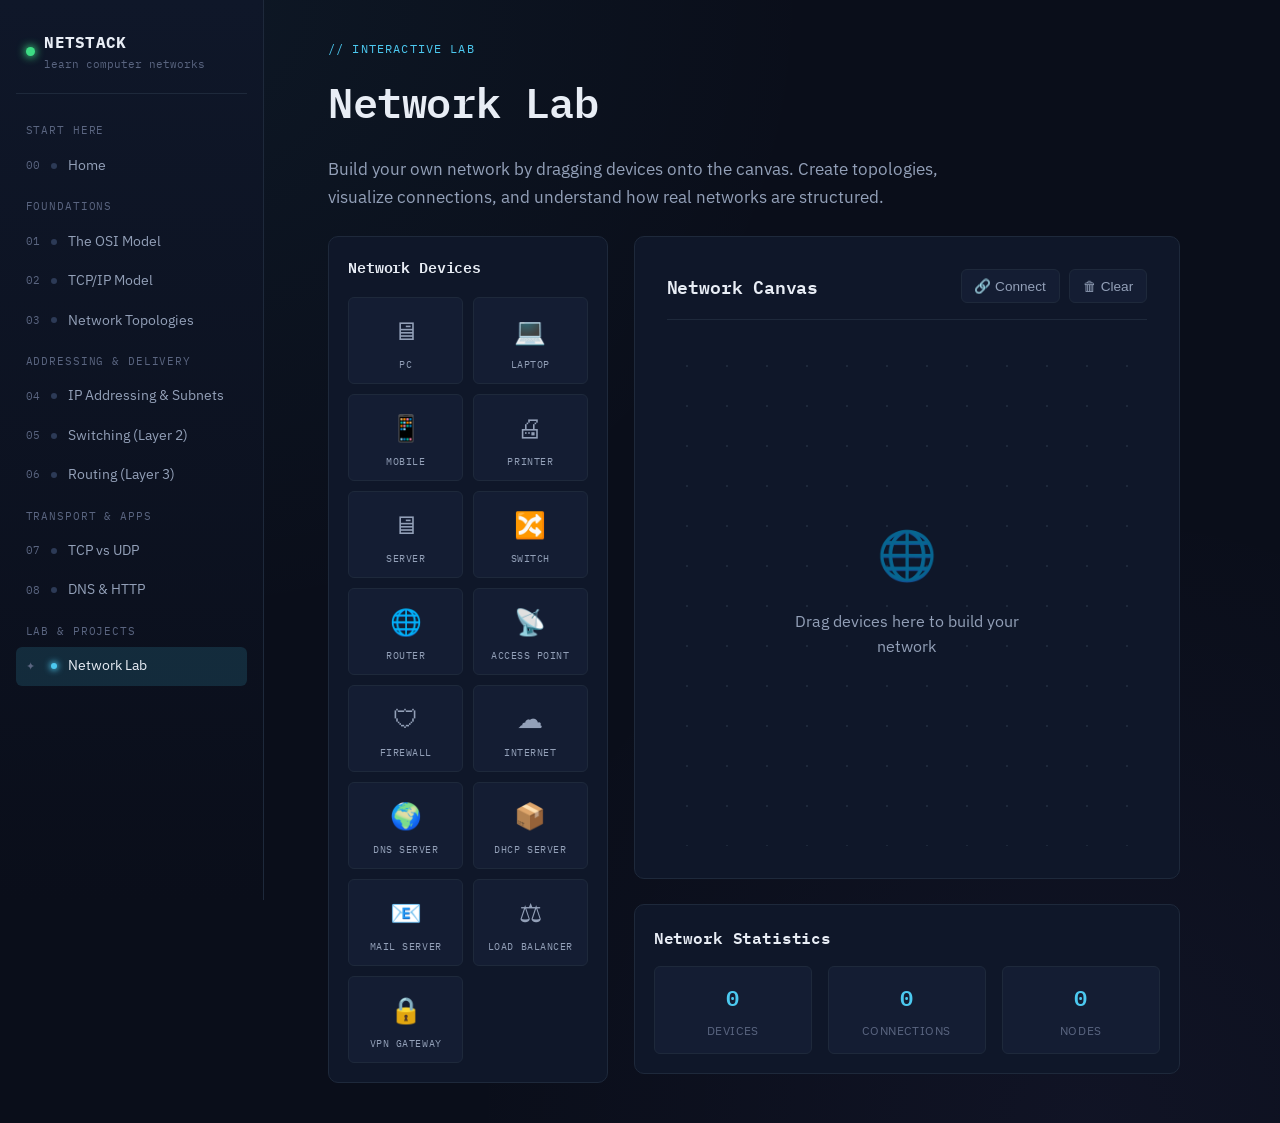
==== network-lab.html @ 5564aafc "Initial commit" ====
<!DOCTYPE html>
<html lang="en">
<head>
<meta charset="UTF-8">
<meta name="viewport" content="width=device-width, initial-scale=1.0">
<title>Network Lab — NETSTACK</title>
<link rel="preconnect" href="https://fonts.googleapis.com">
<link href="https://fonts.googleapis.com/css2?family=IBM+Plex+Mono:wght@400;500;600;700&family=IBM+Plex+Sans:wght@400;500;600&display=swap" rel="stylesheet">
<link rel="stylesheet" href="css/style.css">
<style>
  .lab-container {
    display: grid;
    grid-template-columns: 280px 1fr;
    gap: 1.6rem;
    margin-top: 1.6rem;
  }

  @media (max-width: 1024px) {
    .lab-container {
      grid-template-columns: 1fr;
    }
  }

  .device-palette {
    background: var(--bg-panel);
    border: 1px solid var(--border);
    border-radius: var(--radius);
    padding: 1.2rem;
    height: fit-content;
    position: sticky;
    top: 120px;
  }

  .device-palette h3 {
    margin-top: 0;
    margin-bottom: 1rem;
    color: var(--text-1);
    font-size: 0.95rem;
  }

  .device-grid {
    display: grid;
    grid-template-columns: repeat(2, 1fr);
    gap: 0.6rem;
  }

  .device-btn {
    display: flex;
    flex-direction: column;
    align-items: center;
    gap: 0.4rem;
    padding: 0.8rem;
    background: var(--bg-panel-2);
    border: 1px solid var(--border);
    border-radius: var(--radius-sm);
    cursor: grab;
    transition: all 0.15s;
    font-size: 0.8rem;
    color: var(--text-2);
    user-select: none;
  }

  .device-btn:hover {
    background: var(--bg-raised);
    border-color: var(--border-hi);
    color: var(--cyan);
  }

  .device-btn:active {
    cursor: grabbing;
  }

  .device-emoji {
    font-size: 1.6rem;
  }

  .device-name {
    font-family: var(--mono);
    font-size: 0.65rem;
    text-transform: uppercase;
    letter-spacing: 0.05em;
    text-align: center;
    line-height: 1.2;
  }

  .canvas-area {
    background: var(--bg-panel);
    border: 1px solid var(--border);
    border-radius: var(--radius);
    padding: 2rem;
    min-height: 600px;
    position: relative;
    overflow: auto;
  }

  .canvas-header {
    display: flex;
    justify-content: space-between;
    align-items: center;
    margin-bottom: 1.6rem;
    padding-bottom: 1rem;
    border-bottom: 1px solid var(--border);
  }

  .canvas-header h3 {
    margin: 0;
    color: var(--text-1);
  }

  .canvas-tools {
    display: flex;
    gap: 0.6rem;
  }

  .icon-btn {
    padding: 0.5rem 0.8rem;
    background: var(--bg-panel-2);
    border: 1px solid var(--border);
    border-radius: var(--radius-sm);
    color: var(--text-2);
    cursor: pointer;
    font-size: 0.85rem;
    transition: all 0.15s;
  }

  .icon-btn:hover {
    background: var(--bg-raised);
    border-color: var(--cyan);
    color: var(--cyan);
  }

  .canvas-content {
    position: relative;
    min-height: 500px;
    background: 
      radial-gradient(circle at 20px 20px, var(--border) 1px, transparent 1px);
    background-size: 40px 40px;
    background-position: 0 0;
  }

  .network-node {
    position: absolute;
    display: flex;
    flex-direction: column;
    align-items: center;
    gap: 0.4rem;
    cursor: move;
    user-select: none;
    padding: 0.6rem;
    background: var(--bg-panel-2);
    border: 2px solid var(--border);
    border-radius: var(--radius-sm);
    transition: all 0.15s;
  }

  .network-node:hover {
    border-color: var(--cyan);
    box-shadow: 0 0 12px rgba(76, 201, 240, 0.3);
  }

  .network-node.selected {
    border-color: var(--cyan);
    box-shadow: 0 0 16px var(--cyan-dim);
  }

  .network-node.dragging {
    opacity: 0.7;
    z-index: 1000;
  }

  .node-emoji {
    font-size: 1.8rem;
  }

  .node-label {
    font-family: var(--mono);
    font-size: 0.7rem;
    color: var(--text-3);
    text-align: center;
    max-width: 60px;
    word-break: break-word;
  }

  .node-delete {
    position: absolute;
    top: -8px;
    right: -8px;
    width: 20px;
    height: 20px;
    background: var(--red);
    border: 1px solid var(--bg);
    border-radius: 50%;
    color: white;
    font-size: 0.7rem;
    display: flex;
    align-items: center;
    justify-content: center;
    cursor: pointer;
    opacity: 0;
    transition: opacity 0.15s;
  }

  .network-node:hover .node-delete {
    opacity: 1;
  }

  .empty-state {
    position: absolute;
    top: 50%;
    left: 50%;
    transform: translate(-50%, -50%);
    text-align: center;
    color: var(--text-3);
  }

  .empty-state-icon {
    font-size: 3rem;
    margin-bottom: 1rem;
    opacity: 0.5;
  }

  .connection-line {
    position: absolute;
    stroke: var(--border-hi);
    stroke-width: 2;
    fill: none;
    pointer-events: none;
  }

  .connection-line.active {
    stroke: var(--cyan);
    stroke-dasharray: 4 4;
  }

  /* Cable type styles */
  .cable-ethernet {
    stroke: var(--green);
    stroke-width: 2.5;
  }

  .cable-fiber {
    stroke: var(--violet);
    stroke-width: 2;
    stroke-dasharray: 2 4;
  }

  .cable-wireless {
    stroke: var(--cyan);
    stroke-width: 2;
    stroke-dasharray: 6 2;
  }

  .cable-power {
    stroke: var(--red);
    stroke-width: 2;
  }

  /* Cable label */
  .cable-label {
    position: absolute;
    background: var(--bg-panel-2);
    border: 1px solid var(--border);
    border-radius: 4px;
    padding: 0.4rem 0.6rem;
    font-size: 0.7rem;
    color: var(--text-2);
    font-family: var(--mono);
    pointer-events: none;
    opacity: 0;
    transition: opacity 0.15s;
    z-index: 100;
  }

  .cable-label.visible {
    opacity: 1;
  }

  .cable-label .type {
    color: var(--cyan);
    font-weight: 600;
  }

  .cable-label .speed {
    color: var(--text-3);
    font-size: 0.65rem;
  }

  .cable-type-selector {
    position: fixed;
    background: var(--bg-panel);
    border: 1px solid var(--border);
    border-radius: var(--radius-sm);
    padding: 0.8rem;
    box-shadow: 0 4px 16px rgba(0, 0, 0, 0.4);
    z-index: 2000;
    display: none;
  }

  .cable-type-selector.visible {
    display: block;
  }

  .cable-type-option {
    padding: 0.5rem 0.8rem;
    cursor: pointer;
    border-radius: 4px;
    font-size: 0.8rem;
    transition: all 0.15s;
    margin-bottom: 0.3rem;
    font-family: var(--mono);
  }

  .cable-type-option:last-child {
    margin-bottom: 0;
  }

  .cable-type-option:hover {
    background: var(--bg-panel-2);
  }

  .cable-type-option.selected {
    background: var(--cyan-dim);
    color: var(--cyan);
    border: 1px solid var(--cyan);
  }

  .info-panel {
    background: var(--bg-panel);
    border: 1px solid var(--border);
    border-radius: var(--radius);
    padding: 1.2rem;
    margin-top: 1.6rem;
  }

  .info-panel h4 {
    margin-top: 0;
    color: var(--text-1);
  }

  .stats-grid {
    display: grid;
    grid-template-columns: repeat(3, 1fr);
    gap: 1rem;
    margin-top: 1rem;
  }

  @media (max-width: 600px) {
    .stats-grid {
      grid-template-columns: 1fr;
    }
  }

  .stat-item {
    background: var(--bg-panel-2);
    padding: 0.8rem;
    border-radius: var(--radius-sm);
    border: 1px solid var(--border);
    text-align: center;
  }

  .stat-item .stat-value {
    font-family: var(--mono);
    font-size: 1.4rem;
    color: var(--cyan);
    font-weight: 600;
  }

  .stat-item .stat-label {
    font-size: 0.75rem;
    color: var(--text-3);
    text-transform: uppercase;
    letter-spacing: 0.05em;
    margin-top: 0.3rem;
  }
</style>
</head>
<body>
<div class="app">
  <aside class="sidebar" id="sidebar-slot"></aside>
  <main>
    <div class="page-eyebrow">// interactive lab</div>
    <h1>Network Lab</h1>
    <p class="lede">Build your own network by dragging devices onto the canvas. Create topologies, visualize connections, and understand how real networks are structured.</p>

    <div class="lab-container">
      <!-- Device Palette -->
      <div class="device-palette">
        <h3>Network Devices</h3>
        <div class="device-grid">
          <div class="device-btn" draggable="true" data-type="pc" data-emoji="🖥">
            <div class="device-emoji">🖥</div>
            <div class="device-name">PC</div>
          </div>
          <div class="device-btn" draggable="true" data-type="laptop" data-emoji="💻">
            <div class="device-emoji">💻</div>
            <div class="device-name">Laptop</div>
          </div>
          <div class="device-btn" draggable="true" data-type="mobile" data-emoji="📱">
            <div class="device-emoji">📱</div>
            <div class="device-name">Mobile</div>
          </div>
          <div class="device-btn" draggable="true" data-type="printer" data-emoji="🖨">
            <div class="device-emoji">🖨</div>
            <div class="device-name">Printer</div>
          </div>
          <div class="device-btn" draggable="true" data-type="server" data-emoji="🖥">
            <div class="device-emoji">🖥</div>
            <div class="device-name">Server</div>
          </div>
          <div class="device-btn" draggable="true" data-type="switch" data-emoji="🔀">
            <div class="device-emoji">🔀</div>
            <div class="device-name">Switch</div>
          </div>
          <div class="device-btn" draggable="true" data-type="router" data-emoji="🌐">
            <div class="device-emoji">🌐</div>
            <div class="device-name">Router</div>
          </div>
          <div class="device-btn" draggable="true" data-type="access-point" data-emoji="📡">
            <div class="device-emoji">📡</div>
            <div class="device-name">Access Point</div>
          </div>
          <div class="device-btn" draggable="true" data-type="firewall" data-emoji="🛡">
            <div class="device-emoji">🛡</div>
            <div class="device-name">Firewall</div>
          </div>
          <div class="device-btn" draggable="true" data-type="internet" data-emoji="☁">
            <div class="device-emoji">☁</div>
            <div class="device-name">Internet</div>
          </div>
          <div class="device-btn" draggable="true" data-type="dns-server" data-emoji="🌍">
            <div class="device-emoji">🌍</div>
            <div class="device-name">DNS Server</div>
          </div>
          <div class="device-btn" draggable="true" data-type="dhcp-server" data-emoji="📦">
            <div class="device-emoji">📦</div>
            <div class="device-name">DHCP Server</div>
          </div>
          <div class="device-btn" draggable="true" data-type="mail-server" data-emoji="📧">
            <div class="device-emoji">📧</div>
            <div class="device-name">Mail Server</div>
          </div>
          <div class="device-btn" draggable="true" data-type="load-balancer" data-emoji="⚖">
            <div class="device-emoji">⚖</div>
            <div class="device-name">Load Balancer</div>
          </div>
          <div class="device-btn" draggable="true" data-type="vpn-gateway" data-emoji="🔒">
            <div class="device-emoji">🔒</div>
            <div class="device-name">VPN Gateway</div>
          </div>
        </div>
      </div>

      <!-- Canvas Area -->
      <div>
        <div class="canvas-area">
          <div class="canvas-header">
            <h3>Network Canvas</h3>
            <div class="canvas-tools">
              <button class="icon-btn" id="connectMode" title="Connect two devices">🔗 Connect</button>
              <button class="icon-btn" id="clearCanvas" title="Clear all">🗑 Clear</button>
            </div>
          </div>
          <svg class="connection-line" id="connectionsSvg" style="position: absolute; top: 0; left: 0; width: 100%; height: 100%;"></svg>
          <div id="cableTypeSelector" class="cable-type-selector"></div>
          <div class="canvas-content" id="canvasContent">
            <div class="empty-state">
              <div class="empty-state-icon">🌐</div>
              <p>Drag devices here to build your network</p>
            </div>
          </div>
        </div>

        <!-- Info Panel -->
        <div class="info-panel">
          <h4>Network Statistics</h4>
          <div class="stats-grid">
            <div class="stat-item">
              <div class="stat-value" id="deviceCount">0</div>
              <div class="stat-label">Devices</div>
            </div>
            <div class="stat-item">
              <div class="stat-value" id="connectionCount">0</div>
              <div class="stat-label">Connections</div>
            </div>
            <div class="stat-item">
              <div class="stat-value" id="nodeCount">0</div>
              <div class="stat-label">Nodes</div>
            </div>
          </div>
        </div>
      </div>
    </div>
  </main>
</div>

<script src="js/nav.js"></script>
<script>
// Cable types with properties
const cableTypes = {
  ethernet: {
    name: 'Ethernet',
    speed: '1 Gbps',
    latency: '0.1 ms',
    class: 'cable-ethernet',
    icon: '🔌',
    maxLength: 100
  },
  fiber: {
    name: 'Fiber Optic',
    speed: '100 Gbps',
    latency: '0.002 ms',
    class: 'cable-fiber',
    icon: '💡',
    maxLength: 10000
  },
  wireless: {
    name: 'Wireless (WiFi)',
    speed: '300 Mbps',
    latency: '1-5 ms',
    class: 'cable-wireless',
    icon: '📶',
    maxLength: 300
  },
  power: {
    name: 'Power Cable',
    speed: 'N/A',
    latency: 'N/A',
    class: 'cable-power',
    icon: '⚡',
    maxLength: 30
  }
};

// Device connection capabilities
const deviceCapabilities = {
  'pc': { wired: ['ethernet'], wireless: ['wireless'], power: true },
  'laptop': { wired: ['ethernet'], wireless: ['wireless'], power: true },
  'mobile': { wireless: ['wireless'], power: true },
  'printer': { wired: ['ethernet'], wireless: ['wireless'], power: true },
  'server': { wired: ['ethernet', 'fiber'], power: true },
  'switch': { wired: ['ethernet', 'fiber'], power: true },
  'router': { wired: ['ethernet', 'fiber'], wireless: ['wireless'], power: true },
  'access-point': { wired: ['ethernet'], wireless: ['wireless'], power: true },
  'firewall': { wired: ['ethernet', 'fiber'], power: true },
  'internet': { wired: ['fiber'], wireless: ['wireless'] },
  'dns-server': { wired: ['ethernet', 'fiber'], power: true },
  'dhcp-server': { wired: ['ethernet', 'fiber'], power: true },
  'mail-server': { wired: ['ethernet', 'fiber'], power: true },
  'load-balancer': { wired: ['ethernet', 'fiber'], power: true },
  'vpn-gateway': { wired: ['ethernet', 'fiber'], power: true }
};

let draggedDevice = null;
let nodes = [];
let connections = [];
let nodeIdCounter = 0;
let connectMode = false;
let selectedNode = null;
let pendingConnection = null;

const canvasContent = document.getElementById('canvasContent');
const connectionsSvg = document.getElementById('connectionsSvg');
const connectModeBtn = document.getElementById('connectMode');
const clearCanvasBtn = document.getElementById('clearCanvas');
const deviceBtns = document.querySelectorAll('.device-btn');
const cableTypeSelector = document.getElementById('cableTypeSelector');

const deviceLabels = {
  'pc': 'PC',
  'laptop': 'Laptop',
  'mobile': 'Mobile',
  'printer': 'Printer',
  'server': 'Server',
  'switch': 'Switch',
  'router': 'Router',
  'access-point': 'AP',
  'firewall': 'Firewall',
  'internet': 'Internet',
  'dns-server': 'DNS',
  'dhcp-server': 'DHCP',
  'mail-server': 'Mail',
  'load-balancer': 'LB',
  'vpn-gateway': 'VPN'
};

// Check if two devices can connect with cable type
function canConnect(fromType, toType, cableType) {
  const fromCap = deviceCapabilities[fromType];
  const toCap = deviceCapabilities[toType];
  if (!fromCap || !toCap) return false;

  if (cableType === 'power') {
    return (fromCap.power || false) && (toCap.power || false);
  } else if (cableType === 'wireless') {
    const fromWireless = fromCap.wireless || [];
    const toWireless = toCap.wireless || [];
    return fromWireless.includes('wireless') && toWireless.includes('wireless');
  } else {
    const fromWired = fromCap.wired || [];
    const toWired = toCap.wired || [];
    return fromWired.includes(cableType) && toWired.includes(cableType);
  }
}

// Get available cable types for two devices
function getAvailableCables(fromType, toType) {
  return Object.keys(cableTypes).filter(type => canConnect(fromType, toType, type));
}

// Drag from palette
deviceBtns.forEach(btn => {
  btn.addEventListener('dragstart', (e) => {
    draggedDevice = {
      type: btn.dataset.type,
      emoji: btn.dataset.emoji
    };
    e.dataTransfer.effectAllowed = 'copy';
  });

  btn.addEventListener('dragend', () => {
    draggedDevice = null;
  });
});

canvasContent.addEventListener('dragover', (e) => {
  e.preventDefault();
  e.dataTransfer.dropEffect = 'copy';
});

canvasContent.addEventListener('drop', (e) => {
  e.preventDefault();
  if (!draggedDevice) return;

  const rect = canvasContent.getBoundingClientRect();
  const x = e.clientX - rect.left;
  const y = e.clientY - rect.top;

  addNode(draggedDevice.type, draggedDevice.emoji, x, y);
});

function addNode(type, emoji, x, y) {
  const id = nodeIdCounter++;
  const node = {
    id,
    type,
    emoji,
    x,
    y,
    connections: []
  };
  nodes.push(node);

  const nodeEl = document.createElement('div');
  nodeEl.className = 'network-node';
  nodeEl.dataset.id = id;
  nodeEl.style.left = x + 'px';
  nodeEl.style.top = y + 'px';
  nodeEl.innerHTML = `
    <div class="node-emoji">${emoji}</div>
    <div class="node-label">${deviceLabels[type]}</div>
    <div class="node-delete">✕</div>
  `;

  nodeEl.addEventListener('mousedown', (e) => {
    if (e.target.classList.contains('node-delete')) {
      deleteNode(id);
      return;
    }
    if (connectMode) {
      handleConnectionMode(id);
      return;
    }
    dragNode(nodeEl, node, e);
  });

  nodeEl.addEventListener('click', (e) => {
    if (!e.target.classList.contains('node-delete')) {
      selectNode(nodeEl, id);
    }
  });

  canvasContent.appendChild(nodeEl);
  updateStats();
  removeEmptyState();
}

function dragNode(el, node, e) {
  let isMoving = false;
  const startX = e.clientX;
  const startY = e.clientY;
  const startLeft = node.x;
  const startTop = node.y;

  function onMouseMove(e) {
    isMoving = true;
    const dx = e.clientX - startX;
    const dy = e.clientY - startY;
    node.x = startLeft + dx;
    node.y = startTop + dy;
    el.style.left = node.x + 'px';
    el.style.top = node.y + 'px';
    redrawConnections();
  }

  function onMouseUp() {
    document.removeEventListener('mousemove', onMouseMove);
    document.removeEventListener('mouseup', onMouseUp);
    if (isMoving) el.classList.remove('dragging');
  }

  el.classList.add('dragging');
  document.addEventListener('mousemove', onMouseMove);
  document.addEventListener('mouseup', onMouseUp);
}

function selectNode(el, id) {
  document.querySelectorAll('.network-node').forEach(n => n.classList.remove('selected'));
  if (selectedNode !== id) {
    el.classList.add('selected');
    selectedNode = id;
  } else {
    selectedNode = null;
  }
}

function handleConnectionMode(id) {
  if (!selectedNode) {
    selectedNode = id;
    document.querySelectorAll('.network-node').forEach(n => n.classList.remove('selected'));
    document.querySelector(`[data-id="${id}"]`).classList.add('selected');
  } else if (selectedNode !== id) {
    const fromNode = nodes.find(n => n.id === selectedNode);
    const toNode = nodes.find(n => n.id === id);
    
    const exists = connections.some(c => 
      (c.from === selectedNode && c.to === id) || 
      (c.from === id && c.to === selectedNode)
    );
    
    if (exists) {
      alert('Connection already exists!');
      selectedNode = null;
      document.querySelectorAll('.network-node').forEach(n => n.classList.remove('selected'));
      return;
    }

    const availableCables = getAvailableCables(fromNode.type, toNode.type);
    
    if (availableCables.length === 0) {
      alert(`Cannot connect ${deviceLabels[fromNode.type]} to ${deviceLabels[toNode.type]} - incompatible devices!`);
      selectedNode = null;
      document.querySelectorAll('.network-node').forEach(n => n.classList.remove('selected'));
      return;
    }

    if (availableCables.length === 1) {
      addConnection(selectedNode, id, availableCables[0]);
      selectedNode = null;
      document.querySelectorAll('.network-node').forEach(n => n.classList.remove('selected'));
    } else {
      showCableTypeSelector(selectedNode, id, availableCables, e);
    }
  }
}

function showCableTypeSelector(fromId, toId, availableCables, event) {
  cableTypeSelector.innerHTML = '';
  availableCables.forEach(type => {
    const option = document.createElement('div');
    option.className = 'cable-type-option';
    const cable = cableTypes[type];
    option.innerHTML = `<span class="type">${cable.icon} ${cable.name}</span><br><span class="speed">${cable.speed}</span>`;
    option.addEventListener('click', () => {
      addConnection(fromId, toId, type);
      cableTypeSelector.classList.remove('visible');
      selectedNode = null;
      document.querySelectorAll('.network-node').forEach(n => n.classList.remove('selected'));
    });
    cableTypeSelector.appendChild(option);
  });

  cableTypeSelector.classList.add('visible');
  cableTypeSelector.style.left = (event.clientX || 300) + 'px';
  cableTypeSelector.style.top = (event.clientY || 300) + 'px';
}

function addConnection(fromId, toId, cableType) {
  connections.push({ from: fromId, to: toId, type: cableType });
  redrawConnections();
  updateStats();
}

function deleteNode(id) {
  nodes = nodes.filter(n => n.id !== id);
  connections = connections.filter(c => c.from !== id && c.to !== id);
  document.querySelector(`[data-id="${id}"]`).remove();
  updateStats();
  redrawConnections();
  if (selectedNode === id) selectedNode = null;
  if (nodes.length === 0) showEmptyState();
}

function redrawConnections() {
  connectionsSvg.innerHTML = '';
  
  connections.forEach(conn => {
    const fromNode = nodes.find(n => n.id === conn.from);
    const toNode = nodes.find(n => n.id === conn.to);
    
    if (fromNode && toNode) {
      const cable = cableTypes[conn.type];
      const line = document.createElementNS('http://www.w3.org/2000/svg', 'line');
      line.setAttribute('x1', fromNode.x + 45);
      line.setAttribute('y1', fromNode.y + 45);
      line.setAttribute('x2', toNode.x + 45);
      line.setAttribute('y2', toNode.y + 45);
      line.setAttribute('class', cable.class);
      line.style.cursor = 'pointer';
      
      line.addEventListener('mouseenter', (e) => showCableLabel(conn, e));
      line.addEventListener('mouseleave', () => hideCableLabel());
      
      connectionsSvg.appendChild(line);
    }
  });
}

function showCableLabel(conn, e) {
  const cable = cableTypes[conn.type];
  const label = document.createElement('div');
  label.className = 'cable-label visible';
  label.innerHTML = `<div class="type">${cable.icon} ${cable.name}</div><div class="speed">↓ ${cable.speed} | ↕ ${cable.latency}</div>`;
  document.body.appendChild(label);
  
  label.style.left = e.clientX + 10 + 'px';
  label.style.top = e.clientY + 10 + 'px';
  label.dataset.tooltip = 'true';
}

function hideCableLabel() {
  const labels = document.querySelectorAll('[data-tooltip="true"]');
  labels.forEach(l => l.remove());
}

function updateStats() {
  document.getElementById('deviceCount').textContent = nodes.length;
  document.getElementById('connectionCount').textContent = connections.length;
  document.getElementById('nodeCount').textContent = nodeIdCounter;
}

function showEmptyState() {
  if (nodes.length === 0) {
    const emptyState = document.createElement('div');
    emptyState.className = 'empty-state';
    emptyState.innerHTML = '<div class="empty-state-icon">🌐</div><p>Drag devices here to build your network</p>';
    canvasContent.appendChild(emptyState);
  }
}

function removeEmptyState() {
  const emptyState = canvasContent.querySelector('.empty-state');
  if (emptyState) emptyState.remove();
}

connectModeBtn.addEventListener('click', () => {
  connectMode = !connectMode;
  connectModeBtn.style.background = connectMode ? 'var(--cyan-dim)' : 'var(--bg-panel-2)';
  connectModeBtn.style.borderColor = connectMode ? 'var(--cyan)' : 'var(--border)';
  connectModeBtn.style.color = connectMode ? 'var(--cyan)' : 'var(--text-2)';
  selectedNode = null;
  cableTypeSelector.classList.remove('visible');
  document.querySelectorAll('.network-node').forEach(n => n.classList.remove('selected'));
});

clearCanvasBtn.addEventListener('click', () => {
  if (confirm('Clear all devices and connections?')) {
    nodes = [];
    connections = [];
    nodeIdCounter = 0;
    selectedNode = null;
    connectionsSvg.innerHTML = '';
    canvasContent.querySelectorAll('.network-node').forEach(n => n.remove());
    updateStats();
    showEmptyState();
  }
});

// Close cable selector on canvas click
canvasContent.addEventListener('click', () => {
  cableTypeSelector.classList.remove('visible');
});
</script>
</body>
</html>
---- css/style.css ----
/* ============================================================
   NETSTACK — a beginner's guide to computer networks
   Design tokens
   ============================================================ */
:root {
  /* backgrounds */
  --bg:        #0a0e1a;
  --bg-panel:  #0f1729;
  --bg-panel-2:#141d33;
  --bg-raised: #182238;
  --border:    #1e293b;
  --border-hi: #2c3a56;

  /* text */
  --text-1: #e8edf5;
  --text-2: #93a0b8;
  --text-3: #5a6580;

  /* signal / status colors — modeled on real router/switch LEDs */
  --cyan:   #4cc9f0;   /* data in flight */
  --cyan-dim: rgba(76,201,240,0.14);
  --green:  #3ddc84;   /* link up / success / ack */
  --green-dim: rgba(61,220,132,0.14);
  --amber:  #f5a623;   /* warning / collision / retransmit */
  --amber-dim: rgba(245,166,35,0.14);
  --red:    #ef4444;   /* link down / dropped */
  --red-dim: rgba(239,68,68,0.14);
  --violet: #8b7cf6;   /* headers / secondary emphasis */
  --violet-dim: rgba(139,124,246,0.14);

  --mono: 'IBM Plex Mono', ui-monospace, SFMono-Regular, Menlo, monospace;
  --sans: 'IBM Plex Sans', -apple-system, BlinkMacSystemFont, 'Segoe UI', sans-serif;

  --radius: 10px;
  --radius-sm: 6px;
  --sidebar-w: 264px;
}

* { box-sizing: border-box; }
html { scroll-behavior: smooth; }

body {
  margin: 0;
  background: var(--bg);
  background-image:
    radial-gradient(circle at 15% 0%, rgba(76,201,240,0.05), transparent 40%),
    radial-gradient(circle at 85% 100%, rgba(139,124,246,0.05), transparent 40%);
  color: var(--text-1);
  font-family: var(--sans);
  line-height: 1.6;
  min-height: 100vh;
}

a { color: var(--cyan); text-decoration: none; }
a:hover { text-decoration: underline; }

code, .mono { font-family: var(--mono); }

h1, h2, h3, h4 {
  font-family: var(--mono);
  font-weight: 600;
  letter-spacing: -0.01em;
  color: var(--text-1);
  margin: 0 0 0.5em;
}
h1 { font-size: clamp(1.8rem, 4vw, 2.6rem); }
h2 { font-size: 1.5rem; }
h3 { font-size: 1.1rem; }

p { color: var(--text-2); margin: 0 0 1em; }

::selection { background: var(--cyan-dim); color: var(--text-1); }

:focus-visible {
  outline: 2px solid var(--cyan);
  outline-offset: 2px;
}

@media (prefers-reduced-motion: reduce) {
  * { animation-duration: 0.001ms !important; animation-iteration-count: 1 !important; transition-duration: 0.001ms !important; }
}

/* ============================================================
   LAYOUT
   ============================================================ */
.app {
  display: grid;
  grid-template-columns: var(--sidebar-w) 1fr;
  min-height: 100vh;
}

.sidebar {
  border-right: 1px solid var(--border);
  padding: 1.5rem 1rem;
  position: sticky;
  top: 0;
  height: 100vh;
  overflow-y: auto;
  background: linear-gradient(180deg, var(--bg-panel), var(--bg));
}

.brand {
  display: flex;
  align-items: center;
  gap: 0.6rem;
  padding: 0.4rem 0.6rem 1.2rem;
  border-bottom: 1px solid var(--border);
  margin-bottom: 1rem;
}
.brand-led {
  width: 9px; height: 9px; border-radius: 50%;
  background: var(--green);
  box-shadow: 0 0 8px 1px var(--green);
  animation: blink 2.4s ease-in-out infinite;
  flex-shrink: 0;
}
@keyframes blink { 0%,100% { opacity: 1; } 50% { opacity: 0.35; } }
.brand-name { font-family: var(--mono); font-weight: 700; font-size: 1rem; letter-spacing: 0.02em; }
.brand-sub { font-family: var(--mono); font-size: 0.68rem; color: var(--text-3); display: block; }

.nav-group-label {
  font-family: var(--mono);
  font-size: 0.68rem;
  text-transform: uppercase;
  letter-spacing: 0.08em;
  color: var(--text-3);
  padding: 0.8rem 0.6rem 0.4rem;
}

.nav-port {
  display: flex;
  align-items: center;
  gap: 0.65rem;
  padding: 0.55rem 0.6rem;
  border-radius: var(--radius-sm);
  color: var(--text-2);
  font-size: 0.85rem;
  transition: background 0.15s, color 0.15s;
}
.nav-port:hover { background: var(--bg-panel-2); color: var(--text-1); text-decoration: none; }
.nav-port.active { background: var(--cyan-dim); color: var(--text-1); }
.nav-port .port-num {
  font-family: var(--mono);
  font-size: 0.68rem;
  color: var(--text-3);
  width: 1.4em;
}
.nav-port .port-led {
  width: 6px; height: 6px; border-radius: 50%;
  background: var(--border-hi);
  flex-shrink: 0;
}
.nav-port.active .port-led { background: var(--cyan); box-shadow: 0 0 6px 1px var(--cyan); }

main {
  padding: 2.5rem clamp(1.2rem, 5vw, 4rem);
  max-width: 980px;
}

.page-eyebrow {
  font-family: var(--mono);
  font-size: 0.72rem;
  color: var(--cyan);
  text-transform: uppercase;
  letter-spacing: 0.1em;
  margin-bottom: 0.6rem;
}

.lede { font-size: 1.08rem; color: var(--text-2); max-width: 62ch; }

/* ============================================================
   COMPONENTS
   ============================================================ */
.panel {
  background: var(--bg-panel);
  border: 1px solid var(--border);
  border-radius: var(--radius);
  padding: 1.4rem 1.6rem;
  margin: 1.6rem 0;
}

.card-grid {
  display: grid;
  grid-template-columns: repeat(auto-fit, minmax(260px, 1fr));
  gap: 1rem;
  margin: 1.8rem 0;
}

.topic-card {
  display: block;
  background: var(--bg-panel);
  border: 1px solid var(--border);
  border-radius: var(--radius);
  padding: 1.2rem 1.3rem;
  transition: border-color 0.15s, transform 0.15s;
}
.topic-card:hover {
  border-color: var(--border-hi);
  transform: translateY(-2px);
  text-decoration: none;
}
.topic-card .num {
  font-family: var(--mono);
  color: var(--text-3);
  font-size: 0.75rem;
}
.topic-card h3 { margin: 0.35rem 0 0.3rem; color: var(--text-1); }
.topic-card p { font-size: 0.88rem; margin: 0; }

.btn {
  font-family: var(--mono);
  font-size: 0.82rem;
  background: var(--cyan-dim);
  color: var(--cyan);
  border: 1px solid rgba(76,201,240,0.35);
  border-radius: var(--radius-sm);
  padding: 0.55rem 1rem;
  cursor: pointer;
  transition: background 0.15s, transform 0.1s;
}
.btn:hover { background: rgba(76,201,240,0.24); }
.btn:active { transform: scale(0.97); }
.btn.secondary { background: var(--bg-panel-2); color: var(--text-2); border-color: var(--border-hi); }
.btn.secondary:hover { color: var(--text-1); }
.btn:disabled { opacity: 0.4; cursor: not-allowed; }

.btn-row { display: flex; gap: 0.6rem; flex-wrap: wrap; margin: 1rem 0; }

input[type="text"], input[type="number"], select {
  font-family: var(--mono);
  background: var(--bg);
  border: 1px solid var(--border-hi);
  color: var(--text-1);
  border-radius: var(--radius-sm);
  padding: 0.5rem 0.7rem;
  font-size: 0.9rem;
}
input[type="range"] { accent-color: var(--cyan); }

.tag {
  display: inline-block;
  font-family: var(--mono);
  font-size: 0.7rem;
  padding: 0.15rem 0.5rem;
  border-radius: 4px;
  margin-right: 0.3rem;
}
.tag.cyan { background: var(--cyan-dim); color: var(--cyan); }
.tag.green { background: var(--green-dim); color: var(--green); }
.tag.amber { background: var(--amber-dim); color: var(--amber); }
.tag.red { background: var(--red-dim); color: var(--red); }
.tag.violet { background: var(--violet-dim); color: var(--violet); }

table { border-collapse: collapse; width: 100%; font-size: 0.88rem; }
th, td { text-align: left; padding: 0.5rem 0.7rem; border-bottom: 1px solid var(--border); }
th { font-family: var(--mono); color: var(--text-3); font-weight: 500; font-size: 0.75rem; text-transform: uppercase; letter-spacing: 0.04em; }
td { color: var(--text-2); font-family: var(--mono); }

.callout {
  border-left: 3px solid var(--violet);
  background: var(--violet-dim);
  border-radius: 0 var(--radius-sm) var(--radius-sm) 0;
  padding: 0.8rem 1rem;
  font-size: 0.9rem;
  color: var(--text-1);
  margin: 1.2rem 0;
}

.packet {
  width: 12px; height: 12px; border-radius: 50%;
  background: var(--cyan);
  box-shadow: 0 0 10px 2px var(--cyan);
}

.footer-nav {
  display: flex;
  justify-content: space-between;
  border-top: 1px solid var(--border);
  margin-top: 3rem;
  padding-top: 1.5rem;
}
.footer-nav a { font-family: var(--mono); font-size: 0.85rem; color: var(--text-2); }
.footer-nav a:hover { color: var(--cyan); }

.hidden { display: none !important; }

@media (max-width: 800px) {
  .app { grid-template-columns: 1fr; }
  .sidebar { position: relative; height: auto; }
}
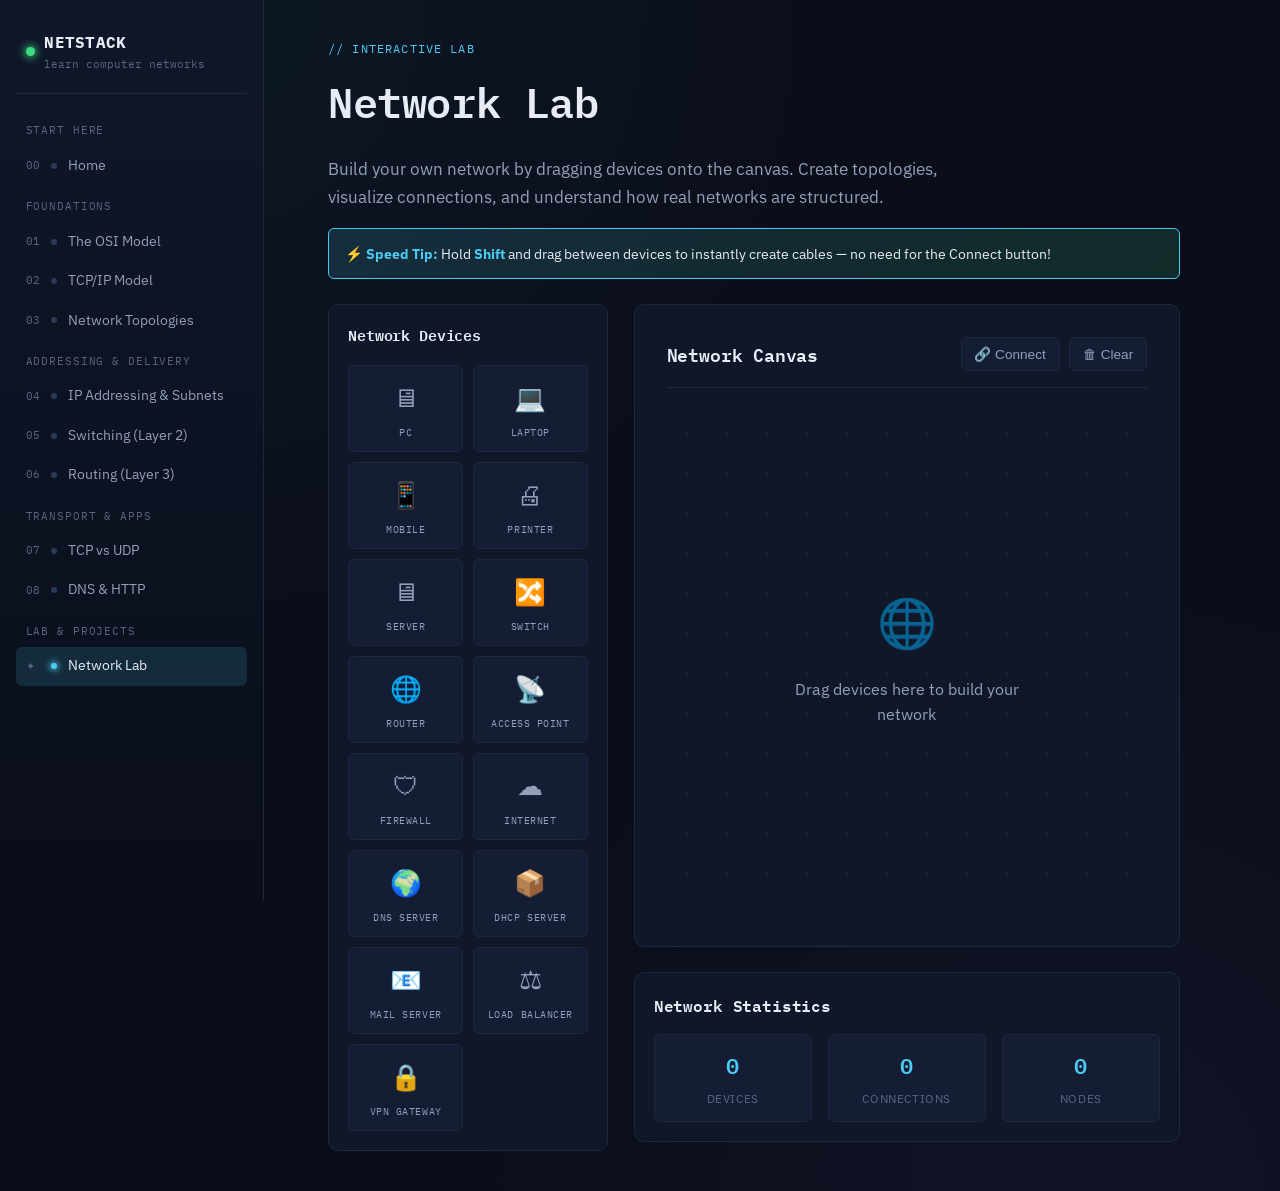
==== commit 4f7ce2a7: "Add Shift+drag quick connection feature - 3x faster cable creation" ====
--- a/network-lab.html
+++ b/network-lab.html
@@ -138,6 +138,16 @@
     background-position: 0 0;
   }
 
+  #connectionsSvg {
+    position: absolute !important;
+    top: 0 !important;
+    left: 0 !important;
+    width: 100% !important;
+    height: 100% !important;
+    z-index: 10 !important;
+    pointer-events: none !important;
+  }
+
   .network-node {
     position: absolute;
     display: flex;
@@ -153,6 +163,24 @@
     transition: all 0.15s;
   }
 
+  .network-node::after {
+    content: '';
+    position: absolute;
+    width: 8px;
+    height: 8px;
+    background: var(--cyan);
+    border-radius: 50%;
+    top: -4px;
+    right: -4px;
+    opacity: 0;
+    transition: opacity 0.15s;
+    box-shadow: 0 0 6px var(--cyan);
+  }
+
+  .network-node:hover::after {
+    opacity: 0.6;
+  }
+
   .network-node:hover {
     border-color: var(--cyan);
     box-shadow: 0 0 12px rgba(76, 201, 240, 0.3);
@@ -166,6 +194,17 @@
   .network-node.dragging {
     opacity: 0.7;
     z-index: 1000;
+  }
+
+  .network-node.connecting {
+    border-color: var(--amber);
+  }
+
+  .temp-connection-line {
+    stroke: var(--amber);
+    stroke-width: 2;
+    stroke-dasharray: 4 4;
+    opacity: 0.7;
   }
 
   .node-emoji {
@@ -236,23 +275,31 @@
   .cable-ethernet {
     stroke: var(--green);
     stroke-width: 2.5;
+    pointer-events: auto;
+    cursor: pointer;
   }
 
   .cable-fiber {
     stroke: var(--violet);
     stroke-width: 2;
     stroke-dasharray: 2 4;
+    pointer-events: auto;
+    cursor: pointer;
   }
 
   .cable-wireless {
     stroke: var(--cyan);
     stroke-width: 2;
     stroke-dasharray: 6 2;
+    pointer-events: auto;
+    cursor: pointer;
   }
 
   .cable-power {
     stroke: var(--red);
     stroke-width: 2;
+    pointer-events: auto;
+    cursor: pointer;
   }
 
   /* Cable label */
@@ -372,6 +419,20 @@
     letter-spacing: 0.05em;
     margin-top: 0.3rem;
   }
+
+  .quick-tip {
+    background: linear-gradient(135deg, var(--cyan-dim), var(--green-dim));
+    border: 1px solid var(--cyan);
+    border-radius: var(--radius-sm);
+    padding: 0.8rem 1rem;
+    margin-bottom: 1.6rem;
+    font-size: 0.9rem;
+    color: var(--text-1);
+  }
+
+  .quick-tip strong {
+    color: var(--cyan);
+  }
 </style>
 </head>
 <body>
@@ -382,6 +443,10 @@
     <h1>Network Lab</h1>
     <p class="lede">Build your own network by dragging devices onto the canvas. Create topologies, visualize connections, and understand how real networks are structured.</p>
 
+    <div class="quick-tip">
+      <strong>⚡ Speed Tip:</strong> Hold <strong>Shift</strong> and drag between devices to instantly create cables — no need for the Connect button!
+    </div>
+
     <div class="lab-container">
       <!-- Device Palette -->
       <div class="device-palette">
@@ -460,9 +525,8 @@
               <button class="icon-btn" id="clearCanvas" title="Clear all">🗑 Clear</button>
             </div>
           </div>
-          <svg class="connection-line" id="connectionsSvg" style="position: absolute; top: 0; left: 0; width: 100%; height: 100%;"></svg>
-          <div id="cableTypeSelector" class="cable-type-selector"></div>
           <div class="canvas-content" id="canvasContent">
+            <svg class="connection-line" id="connectionsSvg"></svg>
             <div class="empty-state">
               <div class="empty-state-icon">🌐</div>
               <p>Drag devices here to build your network</p>
@@ -557,6 +621,8 @@
 let connectMode = false;
 let selectedNode = null;
 let pendingConnection = null;
+let dragFromNode = null;
+let tempLine = null;
 
 const canvasContent = document.getElementById('canvasContent');
 const connectionsSvg = document.getElementById('connectionsSvg');
@@ -670,6 +736,13 @@
       handleConnectionMode(id);
       return;
     }
+    
+    // Check if this is a connection drag (hold Shift)
+    if (e.shiftKey) {
+      startConnectionDrag(id, e);
+      return;
+    }
+    
     dragNode(nodeEl, node, e);
   });
 
@@ -682,6 +755,83 @@
   canvasContent.appendChild(nodeEl);
   updateStats();
   removeEmptyState();
+}
+
+function startConnectionDrag(fromId, e) {
+  dragFromNode = fromId;
+  const fromNode = nodes.find(n => n.id === fromId);
+  const nodeEl = document.querySelector(`[data-id="${fromId}"]`);
+  nodeEl.classList.add('connecting');
+  
+  const startX = fromNode.x + 45;
+  const startY = fromNode.y + 45;
+  
+  tempLine = document.createElementNS('http://www.w3.org/2000/svg', 'line');
+  tempLine.setAttribute('x1', startX);
+  tempLine.setAttribute('y1', startY);
+  tempLine.setAttribute('class', 'temp-connection-line');
+  connectionsSvg.appendChild(tempLine);
+
+  function onMouseMove(e) {
+    const rect = canvasContent.getBoundingClientRect();
+    tempLine.setAttribute('x2', e.clientX - rect.left);
+    tempLine.setAttribute('y2', e.clientY - rect.top);
+  }
+
+  function onMouseUp(e) {
+    document.removeEventListener('mousemove', onMouseMove);
+    document.removeEventListener('mouseup', onMouseUp);
+    nodeEl.classList.remove('connecting');
+    
+    if (tempLine) {
+      tempLine.remove();
+      tempLine = null;
+    }
+
+    // Check if released over another node
+    const rect = canvasContent.getBoundingClientRect();
+    const endX = e.clientX - rect.left;
+    const endY = e.clientY - rect.top;
+
+    for (let node of nodes) {
+      if (node.id === fromId) continue;
+      if (endX >= node.x && endX <= node.x + 90 &&
+          endY >= node.y && endY <= node.y + 90) {
+        // Found target node
+        const fromNode = nodes.find(n => n.id === fromId);
+        const toNode = node;
+        
+        const exists = connections.some(c => 
+          (c.from === fromId && c.to === node.id) || 
+          (c.from === node.id && c.to === fromId)
+        );
+        
+        if (exists) {
+          alert('Connection already exists!');
+          return;
+        }
+
+        const availableCables = getAvailableCables(fromNode.type, toNode.type);
+        
+        if (availableCables.length === 0) {
+          alert(`Cannot connect ${deviceLabels[fromNode.type]} to ${deviceLabels[toNode.type]} - incompatible!`);
+          return;
+        }
+
+        if (availableCables.length === 1) {
+          addConnection(fromId, node.id, availableCables[0]);
+        } else {
+          showCableTypeSelector(fromId, node.id, availableCables, e);
+        }
+        return;
+      }
+    }
+    
+    dragFromNode = null;
+  }
+
+  document.addEventListener('mousemove', onMouseMove);
+  document.addEventListener('mouseup', onMouseUp);
 }
 
 function dragNode(el, node, e) {
